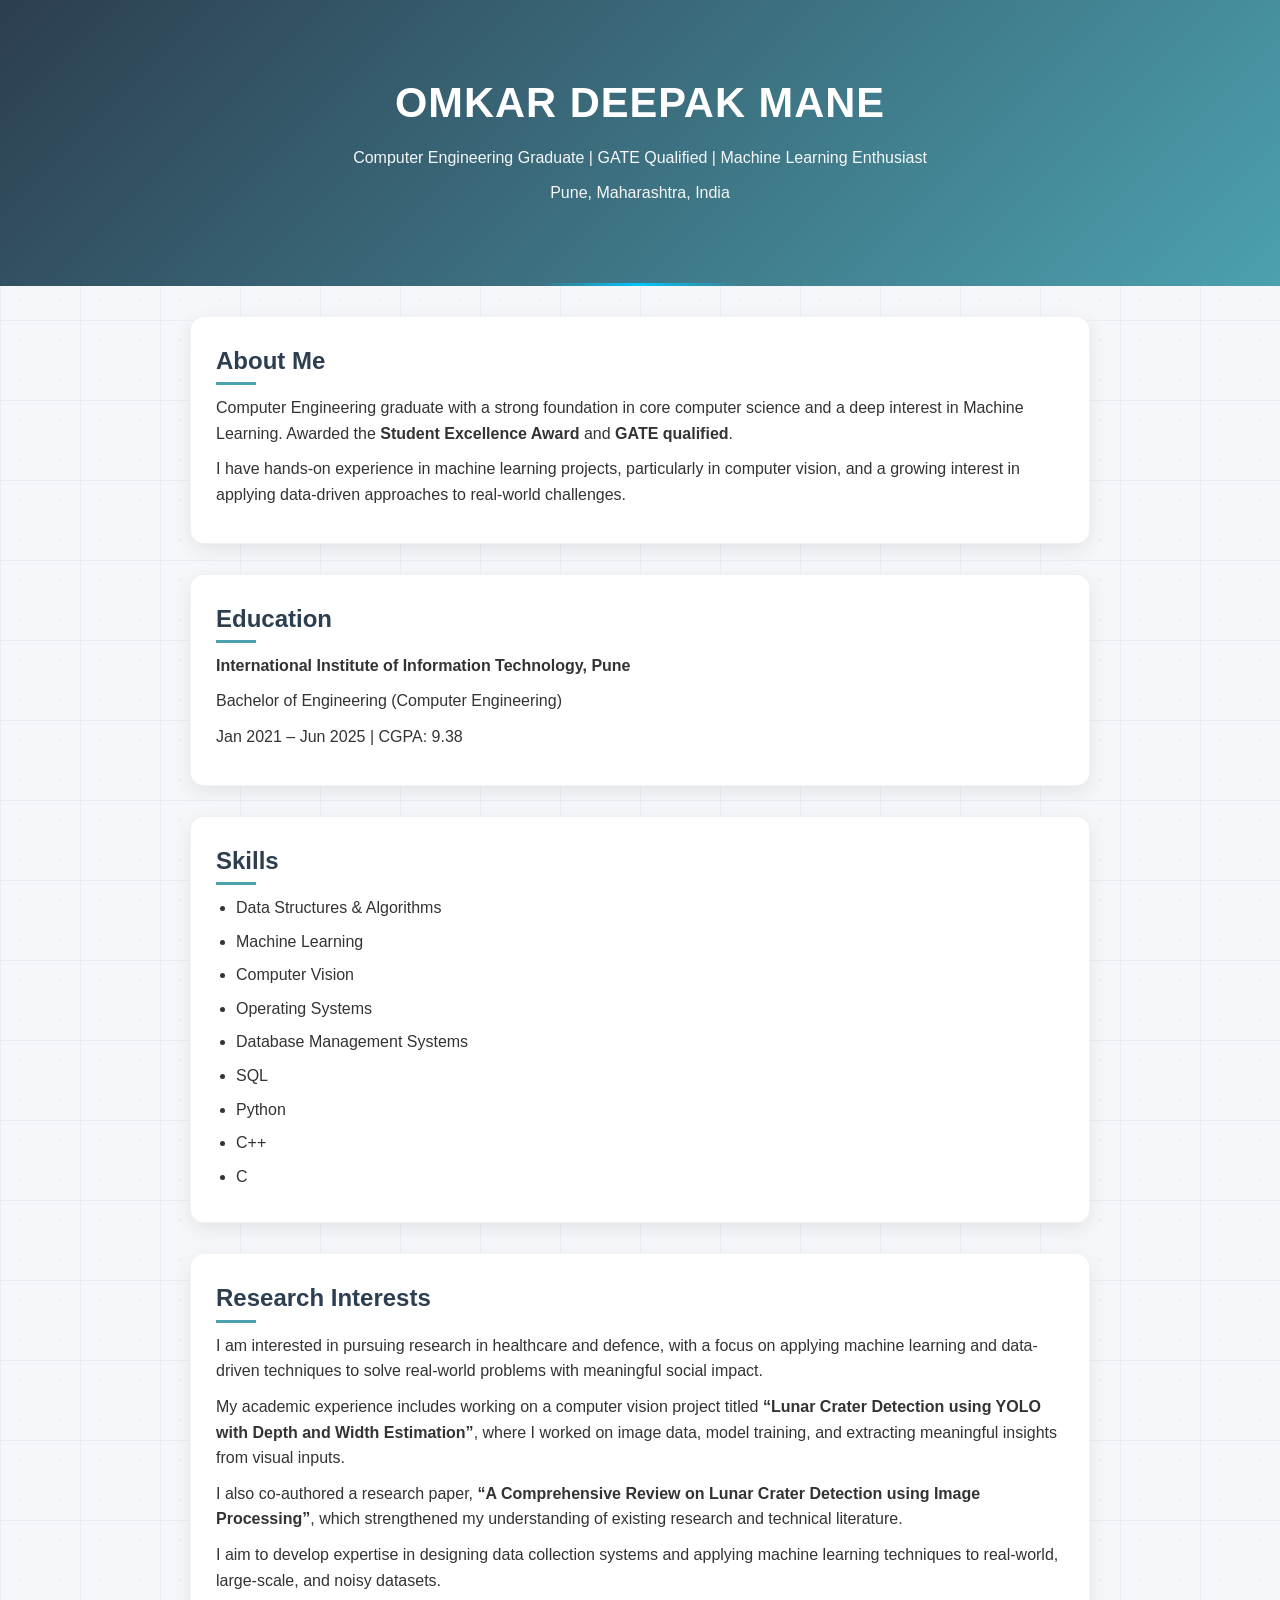
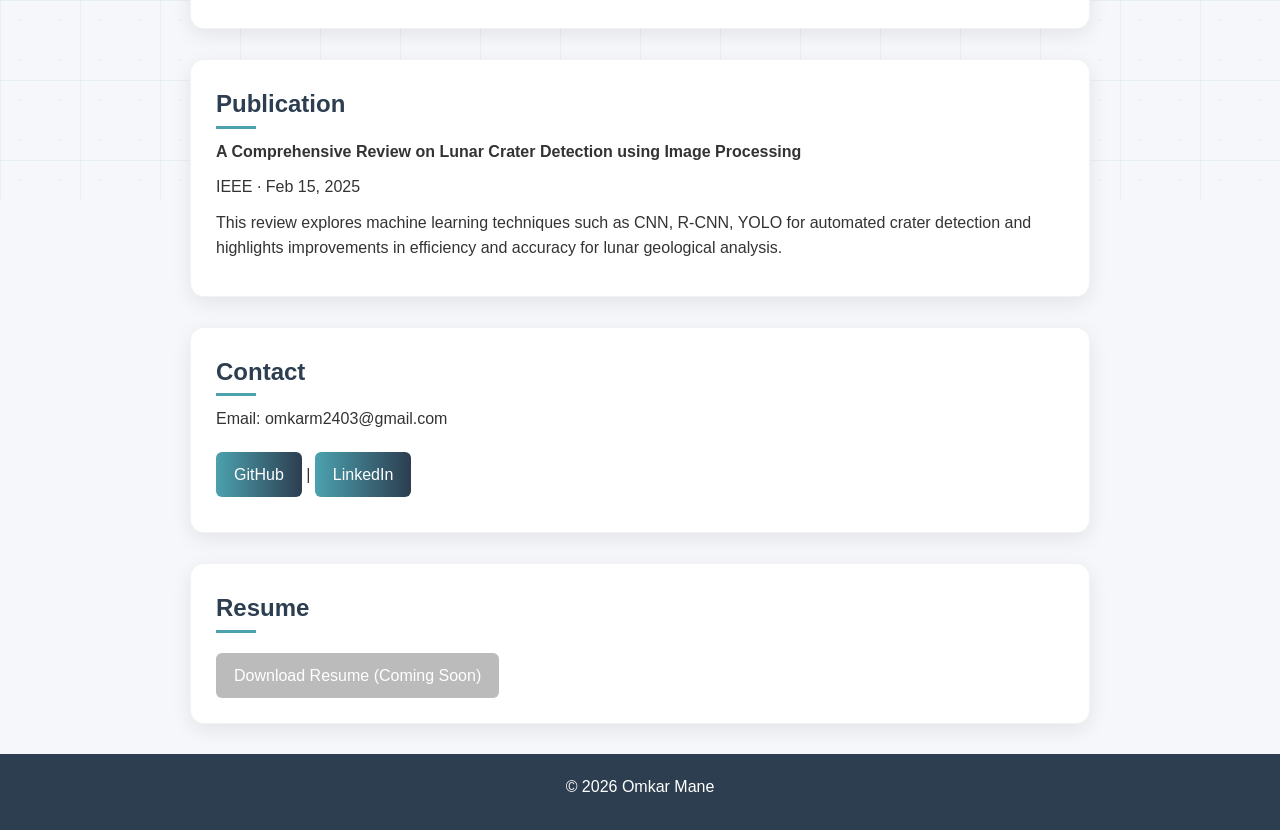
==== index.html @ d18ace9f "Update index.html" ====
<!DOCTYPE html>
<html lang="en">
<head>
    <meta charset="UTF-8">
    <meta name="viewport" content="width=device-width, initial-scale=1.0">
    <title>OMKAR DEEPAK MANE| Portfolio</title>
    <link rel="stylesheet" href="style.css">
</head>

<body>

<!-- HEADER -->
<header>
    <h1>OMKAR DEEPAK MANE</h1>
    <p>Computer Engineering Graduate | GATE Qualified | Machine Learning Enthusiast</p>
    <p>Pune, Maharashtra, India</p>
</header>

<!-- ABOUT -->
<section>
    <h2>About Me</h2>
    <p>
        Computer Engineering graduate with a strong foundation in core computer science and a deep interest in Machine Learning.
        Awarded the <b>Student Excellence Award</b> and <b>GATE qualified</b>.
    </p>
    <p>
        I have hands-on experience in machine learning projects, particularly in computer vision, and a growing interest in applying
        data-driven approaches to real-world challenges.
    </p>
</section>

<!-- EDUCATION -->
<section>
    <h2>Education</h2>
    <p><b>International Institute of Information Technology, Pune</b></p>
    <p>Bachelor of Engineering (Computer Engineering)</p>
    <p>Jan 2021 – Jun 2025 | CGPA: 9.38</p>
</section>

<!-- SKILLS -->
<section>
    <h2>Skills</h2>
    <ul>
        <li>Data Structures & Algorithms</li>
        <li>Machine Learning</li>
        <li>Computer Vision</li>
        <li>Operating Systems</li>
        <li>Database Management Systems</li>
        <li>SQL</li>
        <li>Python</li>
        <li>C++</li>
        <li>C</li>
    </ul>
</section>

<!-- RESEARCH INTERESTS -->
<section>
    <h2>Research Interests</h2>

    <p>
        I am interested in pursuing research in healthcare and defence, with a focus on applying machine learning
        and data-driven techniques to solve real-world problems with meaningful social impact.
    </p>

    <p>
        My academic experience includes working on a computer vision project titled 
        <b>“Lunar Crater Detection using YOLO with Depth and Width Estimation”</b>, where I worked on image data,
        model training, and extracting meaningful insights from visual inputs.
    </p>

    <p>
        I also co-authored a research paper, 
        <b>“A Comprehensive Review on Lunar Crater Detection using Image Processing”</b>, which strengthened my
        understanding of existing research and technical literature.
    </p>

    <p>
        I aim to develop expertise in designing data collection systems and applying machine learning techniques
        to real-world, large-scale, and noisy datasets.
    </p>
</section>

<!-- PUBLICATION -->
<section>
    <h2>Publication</h2>
    <p><b>A Comprehensive Review on Lunar Crater Detection using Image Processing</b></p>
    <p>IEEE · Feb 15, 2025</p>
    <p>
        This review explores machine learning techniques such as CNN, R-CNN, YOLO for automated crater detection and highlights
        improvements in efficiency and accuracy for lunar geological analysis.
    </p>
</section>

<!-- CONTACT -->
<section>
    <h2>Contact</h2>
    <p>Email: omkarm2403@gmail.com</p>
    <p>
        <a href="https://github.com/maneom" target="_blank">GitHub</a> |
        <a href="https://www.linkedin.com/in/omkar-mane-54509a407/" target="_blank">LinkedIn</a>
    </p>
</section>

<!-- RESUME -->
<section>
    <h2>Resume</h2>
    <!-- <a href="resume.pdf" target="_blank">Download Resume</a> -->
    <a href="#" class="disabled-btn">Download Resume (Coming Soon)</a>
</section>

<!-- FOOTER -->
<footer>
    <p>© 2026 Omkar Mane</p>
</footer>

</body>
</html>
---- style.css ----
/* RESET */

* {

    margin: 0;

    padding: 0;

    box-sizing: border-box;

}



/* BODY */

body {

    font-family: 'Segoe UI', sans-serif;

    background: #f5f7fa;

    color: #333;

    line-height: 1.6;

    overflow-x: hidden;

}



/* SUBTLE FUTURISTIC GRID */

body::before {

    content: "";

    position: fixed;

    width: 200%;

    height: 200%;

    background-image: 

        radial-gradient(rgba(0,0,0,0.04) 1px, transparent 1px),

        linear-gradient(to right, rgba(76,161,175,0.08) 1px, transparent 1px),

        linear-gradient(to bottom, rgba(76,161,175,0.08) 1px, transparent 1px);

    background-size: 40px 40px, 80px 80px, 80px 80px;

    animation: moveGrid 35s linear infinite;

    z-index: -1;

}



@keyframes moveGrid {

    0% { transform: translate(0,0); }

    100% { transform: translate(-200px, -200px); }

}



/* HEADER */

header {

    background: linear-gradient(135deg, #2c3e50, #4ca1af);

    color: white;

    text-align: center;

    padding: 70px 20px;

    position: relative;

    overflow: hidden;

}



/* subtle glow line */

header::after {

    content: "";

    position: absolute;

    bottom: 0;

    left: 50%;

    width: 200px;

    height: 3px;

    background: linear-gradient(90deg, transparent, #00c6ff, transparent);

    transform: translateX(-50%);

    animation: glowLine 3s infinite;

}



@keyframes glowLine {

    0% { opacity: 0.3; width: 100px; }

    50% { opacity: 1; width: 300px; }

    100% { opacity: 0.3; width: 100px; }

}



header h1 {

    font-size: 2.6rem;

    letter-spacing: 1px;

}



header p {

    margin-top: 8px;

    opacity: 0.95;

}



/* SECTION CARDS */

section {

    background: white;

    margin: 30px auto;

    padding: 25px;

    width: 85%;

    max-width: 900px;

    border-radius: 14px;



    border: 1px solid rgba(0,0,0,0.05);

    box-shadow: 0 6px 20px rgba(0,0,0,0.08);



    transition: all 0.3s ease;



    opacity: 0;

    transform: translateY(30px);

    animation: fadeUp 0.8s ease forwards;

}



/* STAGGER */

section:nth-of-type(1) { animation-delay: 0.2s; }

section:nth-of-type(2) { animation-delay: 0.4s; }

section:nth-of-type(3) { animation-delay: 0.6s; }

section:nth-of-type(4) { animation-delay: 0.8s; }

section:nth-of-type(5) { animation-delay: 1s; }

section:nth-of-type(6) { animation-delay: 1.2s; }



/* HOVER (FUTURISTIC GLOW) */

section:hover {

    transform: translateY(-6px) scale(1.01);

    box-shadow: 0 10px 30px rgba(76,161,175,0.25);

}



/* HEADINGS */

h2 {

    margin-bottom: 15px;

    color: #2c3e50;

    position: relative;

}



/* underline animation */

h2::after {

    content: "";

    position: absolute;

    left: 0;

    bottom: -5px;

    width: 40px;

    height: 3px;

    background: #4ca1af;

    transition: 0.3s;

}



section:hover h2::after {

    width: 80px;

}



/* TEXT */

p {

    margin-bottom: 10px;

}



/* LIST */

ul {

    padding-left: 20px;

}



li {

    margin-bottom: 8px;

}



/* LINKS */

a {

    color: #4ca1af;

    text-decoration: none;

    font-weight: 500;

    position: relative;

}



/* animated underline */

a::after {

    content: "";

    position: absolute;

    width: 0%;

    height: 2px;

    left: 0;

    bottom: -2px;

    background: #4ca1af;

    transition: 0.3s;

}



a:hover::after {

    width: 100%;

}



/* BUTTON */

section a[target="_blank"] {

    display: inline-block;

    margin-top: 10px;

    padding: 10px 18px;

    background: linear-gradient(90deg, #4ca1af, #2c3e50);

    color: white;

    border-radius: 6px;

    transition: 0.3s;

}



section a[target="_blank"]:hover {

    transform: scale(1.05);

}



/* DISABLED BUTTON */

.disabled-btn {

    display: inline-block;

    margin-top: 10px;

    padding: 10px 18px;

    background: #bbb;

    color: white;

    border-radius: 6px;

    cursor: not-allowed;

}



/* FOOTER */

footer {

    text-align: center;

    padding: 20px;

    background: #2c3e50;

    color: white;

    margin-top: 30px;

}



/* ANIMATIONS */

@keyframes fadeUp {

    to {

        opacity: 1;

        transform: translateY(0);

    }

}



/* RESPONSIVE */

@media (max-width: 768px) {

    section {

        width: 95%;

    }



    header h1 {

        font-size: 2rem;

    }

}
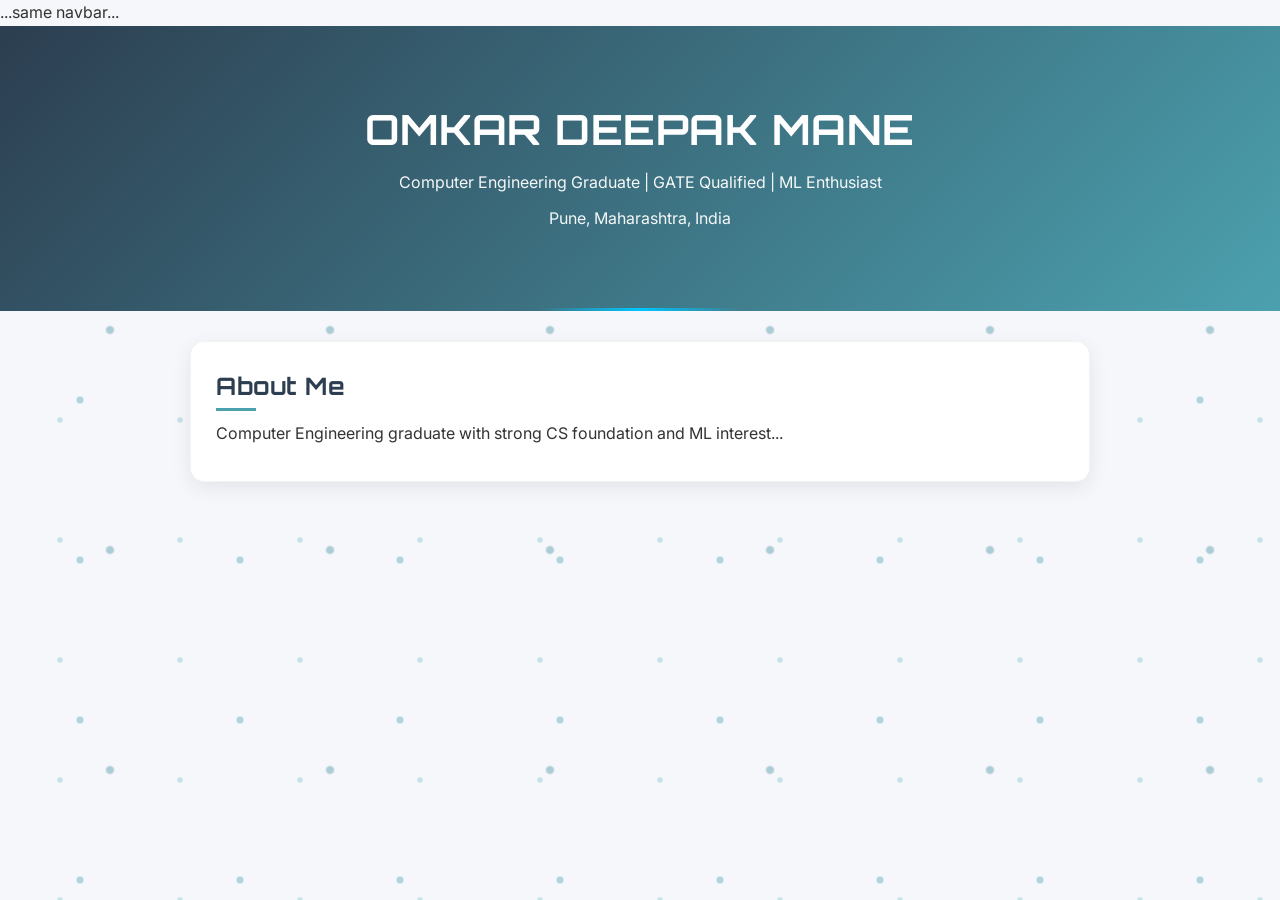
==== commit 74af0c50: "Update index.html" ====
--- a/index.html
+++ b/index.html
@@ -2,116 +2,24 @@
 <html lang="en">
 <head>
     <meta charset="UTF-8">
-    <meta name="viewport" content="width=device-width, initial-scale=1.0">
-    <title>OMKAR DEEPAK MANE| Portfolio</title>
+    <title>Omkar Mane | About</title>
     <link rel="stylesheet" href="style.css">
 </head>
 
 <body>
 
-<!-- HEADER -->
+<nav> ...same navbar... </nav>
+
 <header>
     <h1>OMKAR DEEPAK MANE</h1>
-    <p>Computer Engineering Graduate | GATE Qualified | Machine Learning Enthusiast</p>
+    <p>Computer Engineering Graduate | GATE Qualified | ML Enthusiast</p>
     <p>Pune, Maharashtra, India</p>
 </header>
 
-<!-- ABOUT -->
 <section>
     <h2>About Me</h2>
-    <p>
-        Computer Engineering graduate with a strong foundation in core computer science and a deep interest in Machine Learning.
-        Awarded the <b>Student Excellence Award</b> and <b>GATE qualified</b>.
-    </p>
-    <p>
-        I have hands-on experience in machine learning projects, particularly in computer vision, and a growing interest in applying
-        data-driven approaches to real-world challenges.
-    </p>
+    <p>Computer Engineering graduate with strong CS foundation and ML interest...</p>
 </section>
-
-<!-- EDUCATION -->
-<section>
-    <h2>Education</h2>
-    <p><b>International Institute of Information Technology, Pune</b></p>
-    <p>Bachelor of Engineering (Computer Engineering)</p>
-    <p>Jan 2021 – Jun 2025 | CGPA: 9.38</p>
-</section>
-
-<!-- SKILLS -->
-<section>
-    <h2>Skills</h2>
-    <ul>
-        <li>Data Structures & Algorithms</li>
-        <li>Machine Learning</li>
-        <li>Computer Vision</li>
-        <li>Operating Systems</li>
-        <li>Database Management Systems</li>
-        <li>SQL</li>
-        <li>Python</li>
-        <li>C++</li>
-        <li>C</li>
-    </ul>
-</section>
-
-<!-- RESEARCH INTERESTS -->
-<section>
-    <h2>Research Interests</h2>
-
-    <p>
-        I am interested in pursuing research in healthcare and defence, with a focus on applying machine learning
-        and data-driven techniques to solve real-world problems with meaningful social impact.
-    </p>
-
-    <p>
-        My academic experience includes working on a computer vision project titled 
-        <b>“Lunar Crater Detection using YOLO with Depth and Width Estimation”</b>, where I worked on image data,
-        model training, and extracting meaningful insights from visual inputs.
-    </p>
-
-    <p>
-        I also co-authored a research paper, 
-        <b>“A Comprehensive Review on Lunar Crater Detection using Image Processing”</b>, which strengthened my
-        understanding of existing research and technical literature.
-    </p>
-
-    <p>
-        I aim to develop expertise in designing data collection systems and applying machine learning techniques
-        to real-world, large-scale, and noisy datasets.
-    </p>
-</section>
-
-<!-- PUBLICATION -->
-<section>
-    <h2>Publication</h2>
-    <p><b>A Comprehensive Review on Lunar Crater Detection using Image Processing</b></p>
-    <p>IEEE · Feb 15, 2025</p>
-    <p>
-        This review explores machine learning techniques such as CNN, R-CNN, YOLO for automated crater detection and highlights
-        improvements in efficiency and accuracy for lunar geological analysis.
-    </p>
-</section>
-
-<!-- CONTACT -->
-<section>
-    <h2>Contact</h2>
-    <p>Email: omkarm2403@gmail.com</p>
-    <p>
-        <a href="https://github.com/maneom" target="_blank">GitHub</a> |
-        <a href="https://www.linkedin.com/in/omkar-mane-54509a407/" target="_blank">LinkedIn</a>
-    </p>
-</section>
-
-<!-- RESUME -->
-<section>
-    <h2>Resume</h2>
-    <!-- <a href="resume.pdf" target="_blank">Download Resume</a> -->
-    <a href="#" class="disabled-btn">Download Resume (Coming Soon)</a>
-</section>
-
-<!-- FOOTER -->
-<footer>
-    <p>© 2026 Omkar Mane</p>
-</footer>
 
 </body>
 </html>
--- a/style.css
+++ b/style.css
@@ -1,443 +1,242 @@
+/* GOOGLE FONTS */
+@import url('https://fonts.googleapis.com/css2?family=Orbitron:wght@500;700&family=Inter:wght@300;400;500&display=swap');
+
 /* RESET */
-
 * {
-
     margin: 0;
-
     padding: 0;
-
     box-sizing: border-box;
-
-}
-
-
+}
 
 /* BODY */
-
 body {
-
-    font-family: 'Segoe UI', sans-serif;
-
+    font-family: 'Inter', sans-serif;
     background: #f5f7fa;
-
     color: #333;
-
     line-height: 1.6;
-
     overflow-x: hidden;
-
-}
-
-
-
-/* SUBTLE FUTURISTIC GRID */
-
+}
+
+/* FUTURISTIC HEADINGS */
+h1, h2 {
+    font-family: 'Orbitron', sans-serif;
+    letter-spacing: 0.5px;
+}
+
+/* ASTEROID BACKGROUND (IMPROVED VISIBILITY) */
 body::before {
-
-    content: "";
-
+    content: "";
     position: fixed;
-
+    top: 0;
+    left: 0;
     width: 200%;
-
     height: 200%;
 
-    background-image: 
-
-        radial-gradient(rgba(0,0,0,0.04) 1px, transparent 1px),
-
-        linear-gradient(to right, rgba(76,161,175,0.08) 1px, transparent 1px),
-
-        linear-gradient(to bottom, rgba(76,161,175,0.08) 1px, transparent 1px);
-
-    background-size: 40px 40px, 80px 80px, 80px 80px;
-
-    animation: moveGrid 35s linear infinite;
-
+    background:
+        radial-gradient(circle, rgba(76,161,175,0.9) 2.5px, transparent 4.5px),
+        radial-gradient(circle, rgba(44,130,150,0.8) 3px, transparent 5px),
+        radial-gradient(circle, rgba(90,180,200,0.7) 1.8px, transparent 3.5px);
+
+    background-size: 160px 160px, 220px 220px, 120px 120px;
+
+    animation: asteroidMove 70s linear infinite;
+
+    opacity: 0.45;  /* increased visibility */
     z-index: -1;
-
-}
-
-
-
-@keyframes moveGrid {
-
-    0% { transform: translate(0,0); }
-
-    100% { transform: translate(-200px, -200px); }
-
-}
-
-
+}
+
+/* ASTEROID MOVEMENT */
+@keyframes asteroidMove {
+    0% {
+        transform: translate(0, 0);
+    }
+    100% {
+        transform: translate(-300px, -200px);
+    }
+}
 
 /* HEADER */
-
 header {
-
     background: linear-gradient(135deg, #2c3e50, #4ca1af);
-
-    color: white;
-
+    color: white;
     text-align: center;
-
     padding: 70px 20px;
-
     position: relative;
-
     overflow: hidden;
-
-}
-
-
-
-/* subtle glow line */
-
+}
+
+/* GLOW LINE */
 header::after {
-
-    content: "";
-
+    content: "";
     position: absolute;
-
     bottom: 0;
-
     left: 50%;
-
     width: 200px;
-
     height: 3px;
-
     background: linear-gradient(90deg, transparent, #00c6ff, transparent);
-
     transform: translateX(-50%);
-
     animation: glowLine 3s infinite;
-
-}
-
-
+}
 
 @keyframes glowLine {
-
     0% { opacity: 0.3; width: 100px; }
-
     50% { opacity: 1; width: 300px; }
-
     100% { opacity: 0.3; width: 100px; }
-
-}
-
-
+}
 
 header h1 {
-
     font-size: 2.6rem;
-
-    letter-spacing: 1px;
-
-}
-
-
+}
 
 header p {
-
     margin-top: 8px;
-
     opacity: 0.95;
-
-}
-
-
+}
 
 /* SECTION CARDS */
-
 section {
-
     background: white;
-
     margin: 30px auto;
-
     padding: 25px;
-
     width: 85%;
-
     max-width: 900px;
-
     border-radius: 14px;
 
-
-
     border: 1px solid rgba(0,0,0,0.05);
-
     box-shadow: 0 6px 20px rgba(0,0,0,0.08);
 
-
-
     transition: all 0.3s ease;
 
-
-
     opacity: 0;
-
     transform: translateY(30px);
-
     animation: fadeUp 0.8s ease forwards;
-
-}
-
-
+}
 
 /* STAGGER */
-
 section:nth-of-type(1) { animation-delay: 0.2s; }
-
 section:nth-of-type(2) { animation-delay: 0.4s; }
-
 section:nth-of-type(3) { animation-delay: 0.6s; }
-
 section:nth-of-type(4) { animation-delay: 0.8s; }
-
 section:nth-of-type(5) { animation-delay: 1s; }
-
 section:nth-of-type(6) { animation-delay: 1.2s; }
 
-
-
-/* HOVER (FUTURISTIC GLOW) */
-
+/* HOVER EFFECT */
 section:hover {
-
     transform: translateY(-6px) scale(1.01);
-
     box-shadow: 0 10px 30px rgba(76,161,175,0.25);
-
-}
-
-
+}
 
 /* HEADINGS */
-
 h2 {
-
     margin-bottom: 15px;
-
     color: #2c3e50;
-
     position: relative;
-
-}
-
-
-
-/* underline animation */
-
+}
+
+/* UNDERLINE ANIMATION */
 h2::after {
-
-    content: "";
-
+    content: "";
     position: absolute;
-
     left: 0;
-
     bottom: -5px;
-
     width: 40px;
-
     height: 3px;
-
     background: #4ca1af;
-
     transition: 0.3s;
-
-}
-
-
+}
 
 section:hover h2::after {
-
     width: 80px;
-
-}
-
-
+}
 
 /* TEXT */
-
 p {
-
     margin-bottom: 10px;
-
-}
-
-
+}
 
 /* LIST */
-
 ul {
-
     padding-left: 20px;
-
-}
-
-
+}
 
 li {
-
     margin-bottom: 8px;
-
-}
-
-
+}
 
 /* LINKS */
-
 a {
-
     color: #4ca1af;
-
     text-decoration: none;
-
     font-weight: 500;
-
     position: relative;
-
-}
-
-
-
-/* animated underline */
-
+}
+
+/* LINK UNDERLINE ANIMATION */
 a::after {
-
-    content: "";
-
+    content: "";
     position: absolute;
-
     width: 0%;
-
     height: 2px;
-
     left: 0;
-
     bottom: -2px;
-
     background: #4ca1af;
-
     transition: 0.3s;
-
-}
-
-
+}
 
 a:hover::after {
-
     width: 100%;
-
-}
-
-
+}
 
 /* BUTTON */
-
 section a[target="_blank"] {
-
     display: inline-block;
-
     margin-top: 10px;
-
     padding: 10px 18px;
-
     background: linear-gradient(90deg, #4ca1af, #2c3e50);
-
-    color: white;
-
+    color: white;
     border-radius: 6px;
-
     transition: 0.3s;
-
-}
-
-
+}
 
 section a[target="_blank"]:hover {
-
     transform: scale(1.05);
-
-}
-
-
+}
 
 /* DISABLED BUTTON */
-
 .disabled-btn {
-
     display: inline-block;
-
     margin-top: 10px;
-
     padding: 10px 18px;
-
     background: #bbb;
-
-    color: white;
-
+    color: white;
     border-radius: 6px;
-
     cursor: not-allowed;
-
-}
-
-
+}
 
 /* FOOTER */
-
 footer {
-
     text-align: center;
-
     padding: 20px;
-
     background: #2c3e50;
-
-    color: white;
-
+    color: white;
     margin-top: 30px;
-
-}
-
-
+}
 
 /* ANIMATIONS */
-
 @keyframes fadeUp {
-
     to {
-
         opacity: 1;
-
         transform: translateY(0);
-
-    }
-
-}
-
-
+    }
+}
 
 /* RESPONSIVE */
-
 @media (max-width: 768px) {
-
     section {
-
         width: 95%;
-
-    }
-
-
+    }
 
     header h1 {
-
         font-size: 2rem;
-
-    }
-
-}
+    }
+}
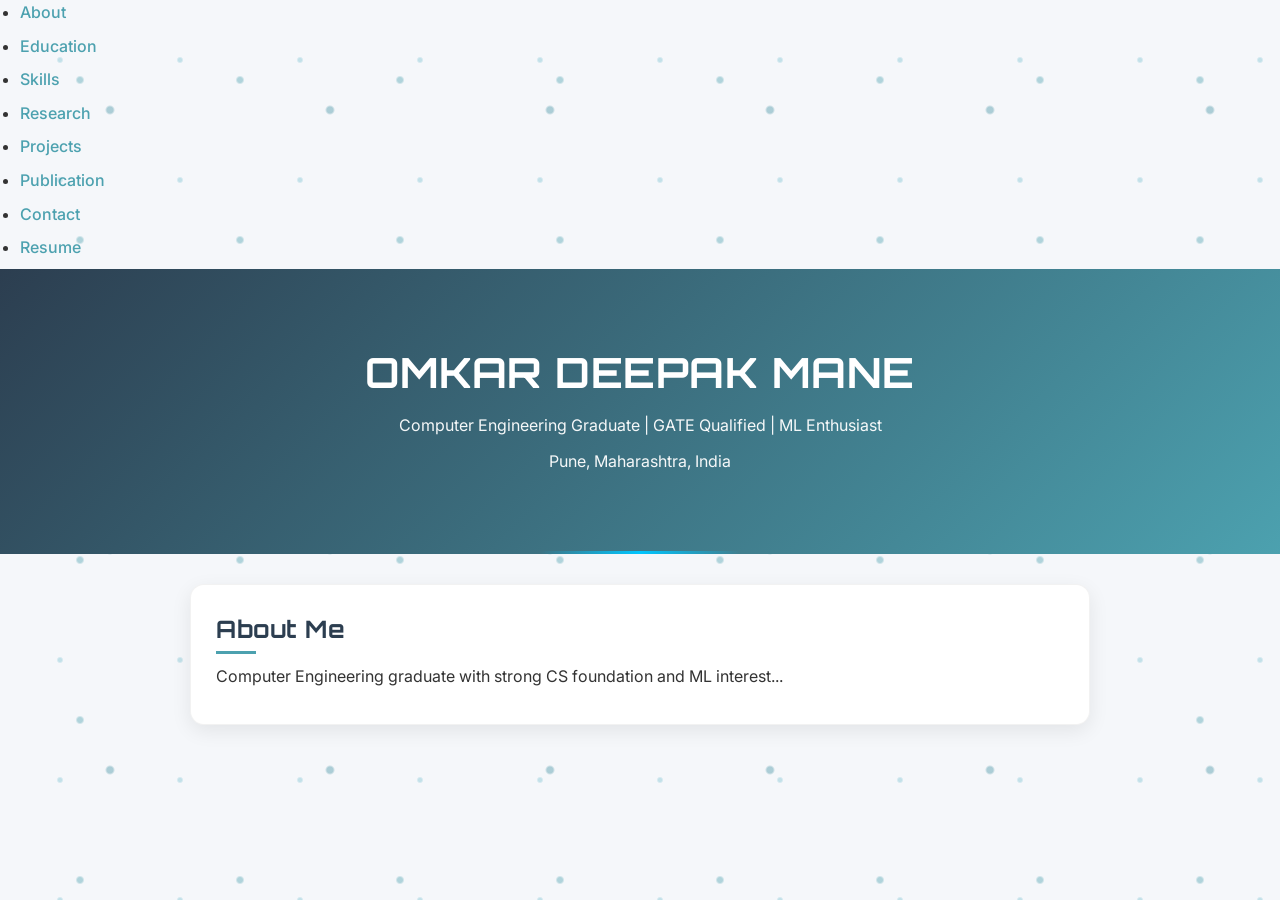
==== commit ed673a26: "Update index.html" ====
--- a/index.html
+++ b/index.html
@@ -8,8 +8,18 @@
 
 <body>
 
-<nav> ...same navbar... </nav>
-
+<nav>
+    <ul>
+        <li><a href="index.html">About</a></li>
+        <li><a href="education.html">Education</a></li>
+        <li><a href="skills.html">Skills</a></li>
+        <li><a href="research.html">Research</a></li>
+        <li><a href="projects.html">Projects</a></li>
+        <li><a href="publication.html">Publication</a></li>
+        <li><a href="contact.html">Contact</a></li>
+        <li><a href="resume.html">Resume</a></li>
+    </ul>
+</nav>
 <header>
     <h1>OMKAR DEEPAK MANE</h1>
     <p>Computer Engineering Graduate | GATE Qualified | ML Enthusiast</p>
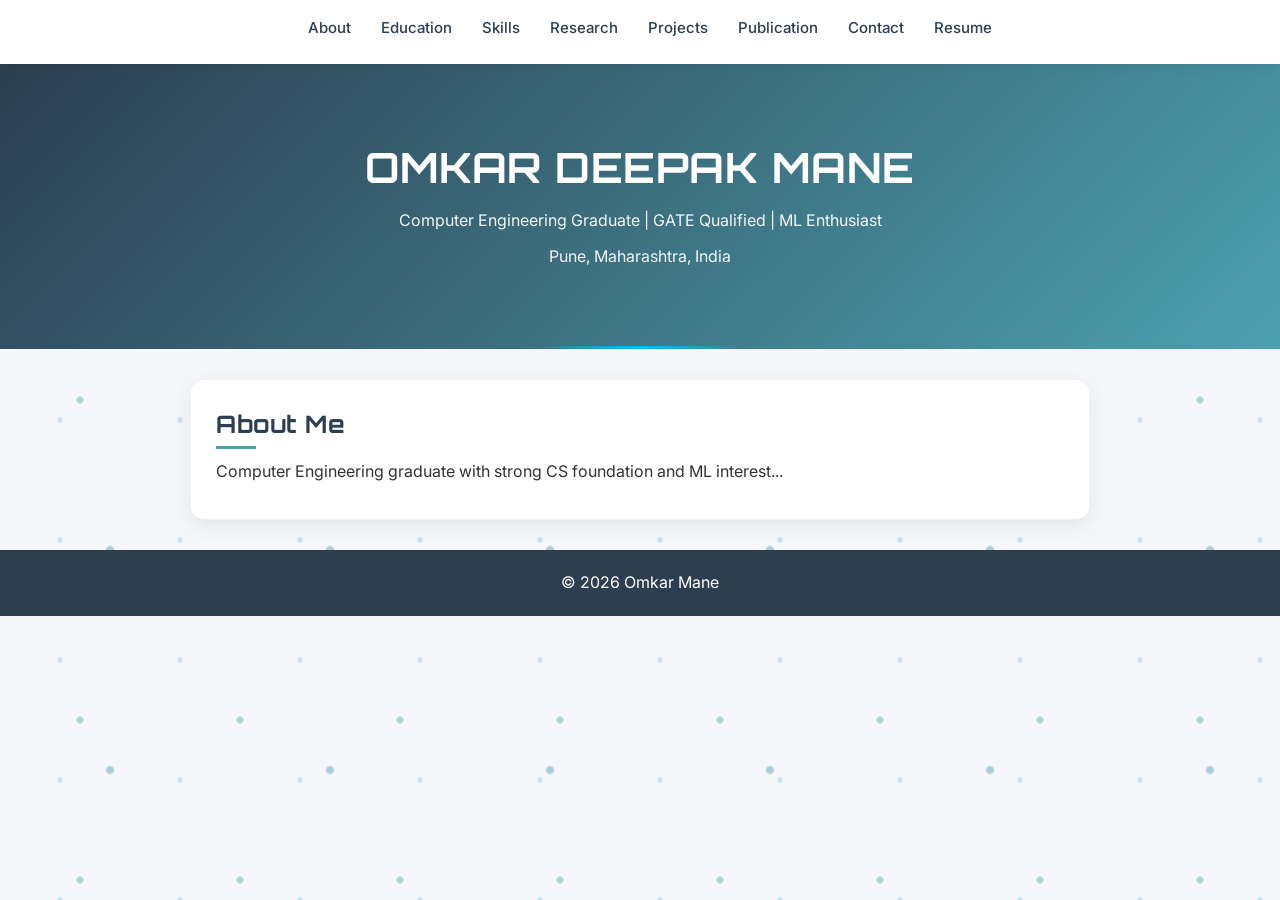
==== commit 6e304c00: "Update index.html" ====
--- a/index.html
+++ b/index.html
@@ -31,5 +31,7 @@
     <p>Computer Engineering graduate with strong CS foundation and ML interest...</p>
 </section>
 
+<footer>© 2026 Omkar Mane</footer>
+    
 </body>
 </html>
--- a/style.css
+++ b/style.css
@@ -240,3 +240,45 @@
         font-size: 2rem;
     }
 }
+/* NAVBAR FIXED */
+nav {
+    position: sticky;
+    top: 0;
+    background: white;
+    padding: 15px 0;
+    box-shadow: 0 2px 10px rgba(0,0,0,0.08);
+    z-index: 1000;
+}
+
+/* REMOVE BULLETS */
+nav ul {
+    list-style: none;
+    display: flex;
+    justify-content: center;
+    gap: 30px;
+}
+
+/* LINKS */
+nav a {
+    text-decoration: none;
+    color: #2c3e50;
+    font-weight: 500;
+    font-size: 15px;
+    position: relative;
+}
+
+/* HOVER UNDERLINE */
+nav a::after {
+    content: "";
+    position: absolute;
+    width: 0%;
+    height: 2px;
+    left: 0;
+    bottom: -4px;
+    background: #4ca1af;
+    transition: 0.3s;
+}
+
+nav a:hover::after {
+    width: 100%;
+}
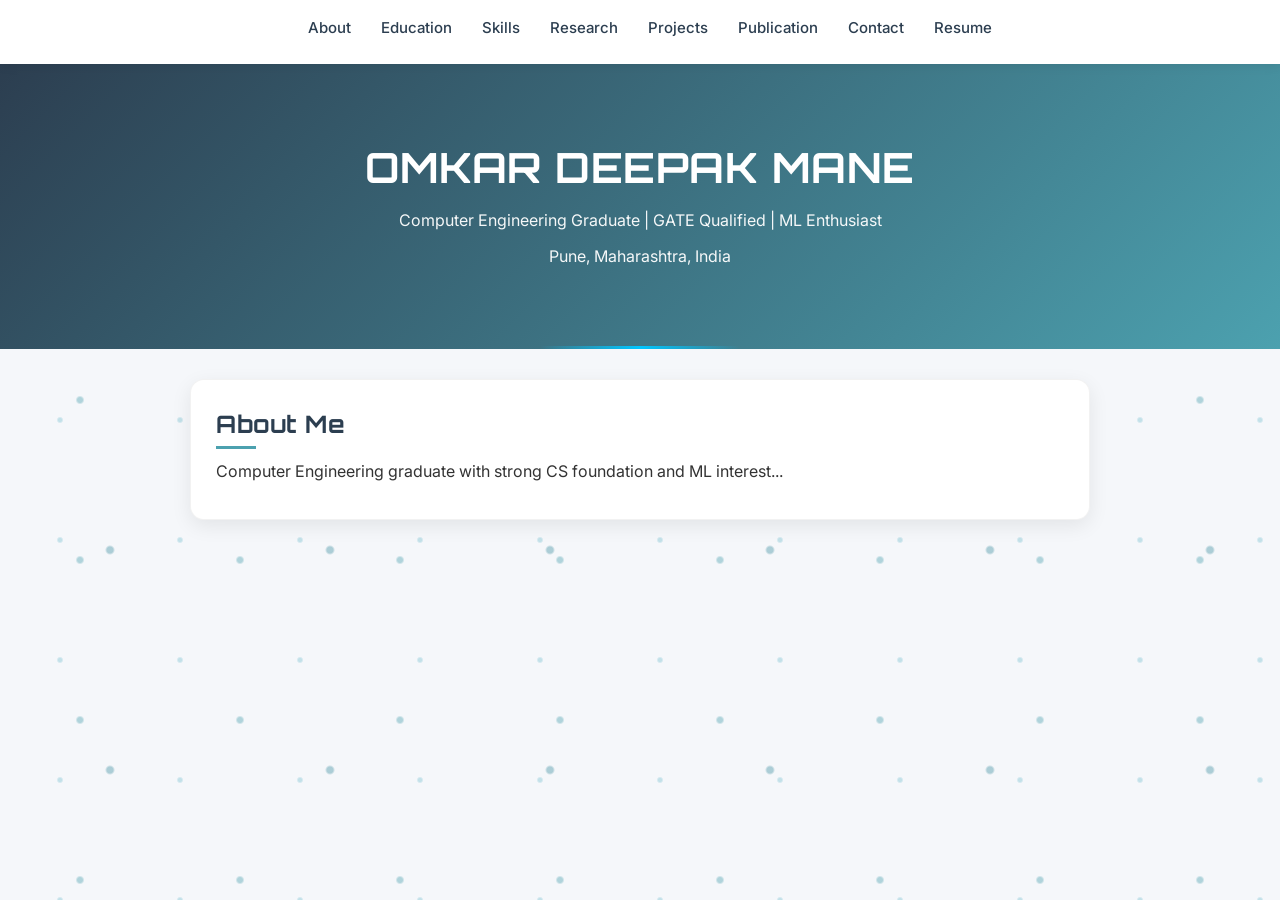
==== commit 8c7ee759: "Update index.html" ====
--- a/index.html
+++ b/index.html
@@ -30,8 +30,6 @@
     <h2>About Me</h2>
     <p>Computer Engineering graduate with strong CS foundation and ML interest...</p>
 </section>
-
-<footer>© 2026 Omkar Mane</footer>
     
 </body>
 </html>
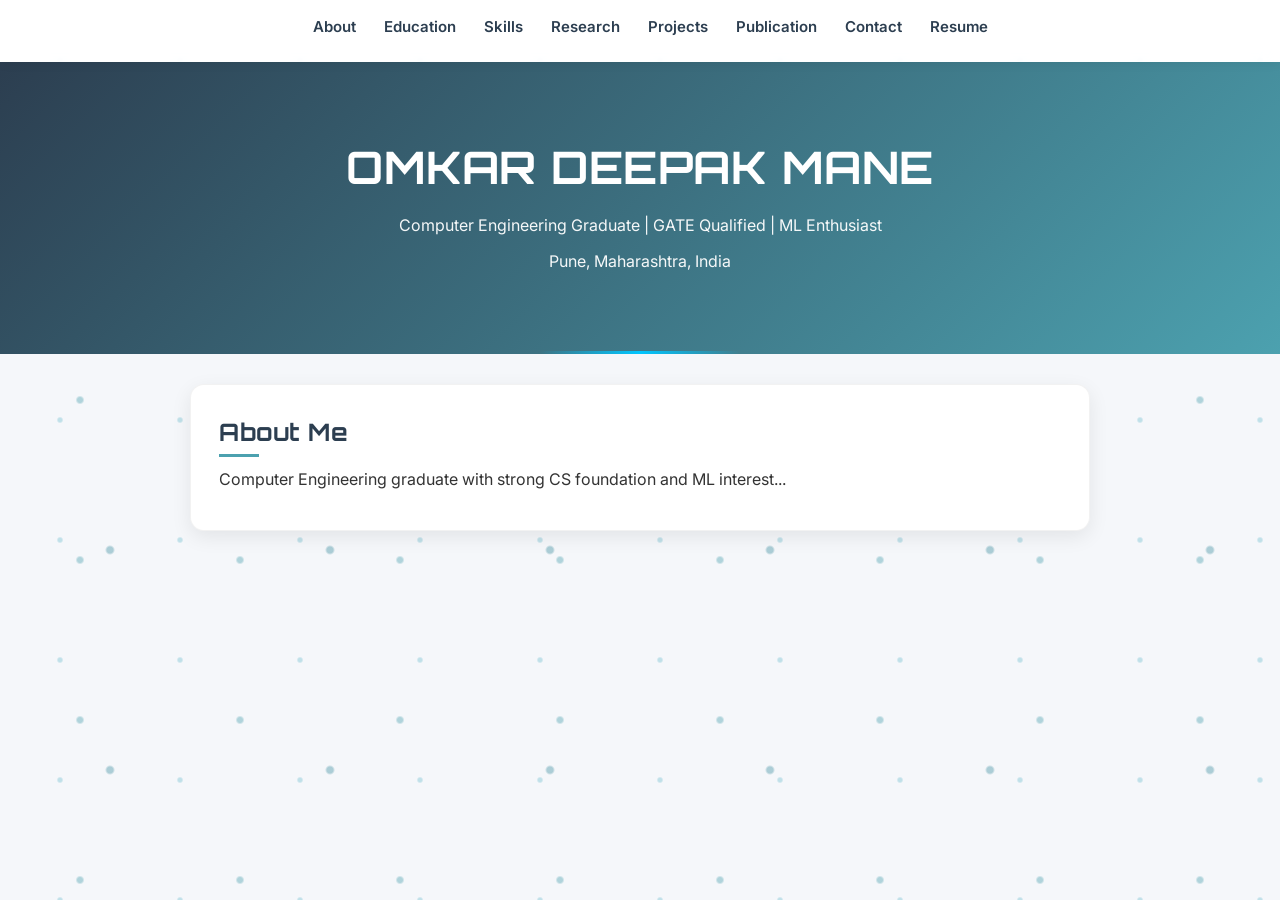
==== commit 4d8c9f68: "Update index.html" ====
--- a/index.html
+++ b/index.html
@@ -2,6 +2,8 @@
 <html lang="en">
 <head>
     <meta charset="UTF-8">
+    <!-- THIS LINE IS REQUIRED FOR MOBILE RESPONSIVENESS -->
+    <meta name="viewport" content="width=device-width, initial-scale=1.0">
     <title>Omkar Mane | About</title>
     <link rel="stylesheet" href="style.css">
 </head>
--- a/style.css
+++ b/style.css
@@ -2,283 +2,417 @@
 @import url('https://fonts.googleapis.com/css2?family=Orbitron:wght@500;700&family=Inter:wght@300;400;500&display=swap');
 
 /* RESET */
-* {
-    margin: 0;
-    padding: 0;
-    box-sizing: border-box;
+*{
+    margin:0;
+    padding:0;
+    box-sizing:border-box;
 }
 
 /* BODY */
-body {
-    font-family: 'Inter', sans-serif;
-    background: #f5f7fa;
-    color: #333;
-    line-height: 1.6;
-    overflow-x: hidden;
-}
-
-/* FUTURISTIC HEADINGS */
-h1, h2 {
-    font-family: 'Orbitron', sans-serif;
-    letter-spacing: 0.5px;
-}
-
-/* ASTEROID BACKGROUND (IMPROVED VISIBILITY) */
-body::before {
-    content: "";
-    position: fixed;
-    top: 0;
-    left: 0;
-    width: 200%;
-    height: 200%;
+body{
+    font-family:'Inter',sans-serif;
+    background:#f5f7fa;
+    color:#333;
+    line-height:1.6;
+    overflow-x:hidden;
+    position:relative;
+}
+
+/* FUTURISTIC FONT */
+h1,h2{
+    font-family:'Orbitron',sans-serif;
+    letter-spacing:0.5px;
+}
+
+/* ASTEROID BACKGROUND */
+body::before{
+    content:"";
+    position:fixed;
+    top:0;
+    left:0;
+    width:200%;
+    height:200%;
+    z-index:-1;
 
     background:
         radial-gradient(circle, rgba(76,161,175,0.9) 2.5px, transparent 4.5px),
         radial-gradient(circle, rgba(44,130,150,0.8) 3px, transparent 5px),
-        radial-gradient(circle, rgba(90,180,200,0.7) 1.8px, transparent 3.5px);
-
-    background-size: 160px 160px, 220px 220px, 120px 120px;
-
-    animation: asteroidMove 70s linear infinite;
-
-    opacity: 0.45;  /* increased visibility */
-    z-index: -1;
-}
-
-/* ASTEROID MOVEMENT */
-@keyframes asteroidMove {
-    0% {
-        transform: translate(0, 0);
-    }
-    100% {
-        transform: translate(-300px, -200px);
-    }
+        radial-gradient(circle, rgba(90,180,200,0.75) 1.8px, transparent 3.5px);
+
+    background-size:
+        160px 160px,
+        220px 220px,
+        120px 120px;
+
+    opacity:0.45;
+
+    animation:asteroidMove 70s linear infinite;
+}
+
+/* ASTEROID ANIMATION */
+@keyframes asteroidMove{
+    0%{
+        transform:translate(0,0);
+    }
+    100%{
+        transform:translate(-300px,-200px);
+    }
+}
+
+/* NAVBAR */
+nav{
+    position:sticky;
+    top:0;
+    z-index:1000;
+
+    background:rgba(255,255,255,0.92);
+    backdrop-filter:blur(10px);
+
+    padding:14px 20px;
+
+    box-shadow:0 2px 10px rgba(0,0,0,0.06);
+}
+
+/* NAV LIST */
+nav ul{
+    list-style:none;
+
+    display:flex;
+    justify-content:center;
+    align-items:center;
+    flex-wrap:wrap;
+
+    gap:28px;
+}
+
+/* NAV LINKS */
+nav a{
+    text-decoration:none;
+    color:#2c3e50;
+
+    font-size:15px;
+    font-weight:600;
+
+    position:relative;
+    transition:0.3s ease;
+}
+
+/* UNDERLINE EFFECT */
+nav a::after{
+    content:"";
+
+    position:absolute;
+    left:0;
+    bottom:-5px;
+
+    width:0%;
+    height:2px;
+
+    background:#4ca1af;
+
+    transition:width 0.3s ease;
+}
+
+nav a:hover::after{
+    width:100%;
+}
+
+/* ACTIVE PAGE */
+nav a.active{
+    color:#4ca1af;
 }
 
 /* HEADER */
-header {
-    background: linear-gradient(135deg, #2c3e50, #4ca1af);
-    color: white;
-    text-align: center;
-    padding: 70px 20px;
-    position: relative;
-    overflow: hidden;
+header{
+    background:linear-gradient(135deg,#2c3e50,#4ca1af);
+    color:white;
+    text-align:center;
+
+    padding:70px 20px;
+
+    position:relative;
+    overflow:hidden;
 }
 
 /* GLOW LINE */
-header::after {
-    content: "";
-    position: absolute;
-    bottom: 0;
-    left: 50%;
-    width: 200px;
-    height: 3px;
-    background: linear-gradient(90deg, transparent, #00c6ff, transparent);
-    transform: translateX(-50%);
-    animation: glowLine 3s infinite;
-}
-
-@keyframes glowLine {
-    0% { opacity: 0.3; width: 100px; }
-    50% { opacity: 1; width: 300px; }
-    100% { opacity: 0.3; width: 100px; }
-}
-
-header h1 {
-    font-size: 2.6rem;
-}
-
-header p {
-    margin-top: 8px;
-    opacity: 0.95;
-}
-
-/* SECTION CARDS */
-section {
-    background: white;
-    margin: 30px auto;
-    padding: 25px;
-    width: 85%;
-    max-width: 900px;
-    border-radius: 14px;
-
-    border: 1px solid rgba(0,0,0,0.05);
-    box-shadow: 0 6px 20px rgba(0,0,0,0.08);
-
-    transition: all 0.3s ease;
-
-    opacity: 0;
-    transform: translateY(30px);
-    animation: fadeUp 0.8s ease forwards;
-}
-
-/* STAGGER */
-section:nth-of-type(1) { animation-delay: 0.2s; }
-section:nth-of-type(2) { animation-delay: 0.4s; }
-section:nth-of-type(3) { animation-delay: 0.6s; }
-section:nth-of-type(4) { animation-delay: 0.8s; }
-section:nth-of-type(5) { animation-delay: 1s; }
-section:nth-of-type(6) { animation-delay: 1.2s; }
-
-/* HOVER EFFECT */
-section:hover {
-    transform: translateY(-6px) scale(1.01);
-    box-shadow: 0 10px 30px rgba(76,161,175,0.25);
-}
-
-/* HEADINGS */
-h2 {
-    margin-bottom: 15px;
-    color: #2c3e50;
-    position: relative;
-}
-
-/* UNDERLINE ANIMATION */
-h2::after {
-    content: "";
-    position: absolute;
-    left: 0;
-    bottom: -5px;
-    width: 40px;
-    height: 3px;
-    background: #4ca1af;
-    transition: 0.3s;
-}
-
-section:hover h2::after {
-    width: 80px;
+header::after{
+    content:"";
+    position:absolute;
+
+    bottom:0;
+    left:50%;
+
+    width:200px;
+    height:3px;
+
+    background:linear-gradient(
+        90deg,
+        transparent,
+        #00c6ff,
+        transparent
+    );
+
+    transform:translateX(-50%);
+
+    animation:glowLine 3s infinite;
+}
+
+/* GLOW ANIMATION */
+@keyframes glowLine{
+    0%{
+        opacity:0.3;
+        width:100px;
+    }
+
+    50%{
+        opacity:1;
+        width:300px;
+    }
+
+    100%{
+        opacity:0.3;
+        width:100px;
+    }
+}
+
+/* HEADER TEXT */
+header h1{
+    font-size:2.8rem;
+    margin-bottom:10px;
+}
+
+header p{
+    margin-top:8px;
+    opacity:0.95;
+    font-size:1rem;
+}
+
+/* SECTION CARD */
+section{
+    background:white;
+
+    margin:30px auto;
+    padding:28px;
+
+    width:85%;
+    max-width:900px;
+
+    border-radius:14px;
+
+    border:1px solid rgba(0,0,0,0.05);
+
+    box-shadow:
+        0 6px 20px rgba(0,0,0,0.08);
+
+    transition:all 0.3s ease;
+
+    opacity:0;
+    transform:translateY(30px);
+
+    animation:fadeUp 0.8s ease forwards;
+}
+
+/* STAGGER EFFECT */
+section:nth-of-type(1){
+    animation-delay:0.2s;
+}
+
+section:nth-of-type(2){
+    animation-delay:0.4s;
+}
+
+section:nth-of-type(3){
+    animation-delay:0.6s;
+}
+
+section:nth-of-type(4){
+    animation-delay:0.8s;
+}
+
+section:nth-of-type(5){
+    animation-delay:1s;
+}
+
+/* CARD HOVER */
+section:hover{
+    transform:translateY(-6px) scale(1.01);
+
+    box-shadow:
+        0 10px 30px rgba(76,161,175,0.25);
+}
+
+/* SECTION HEADING */
+h2{
+    margin-bottom:15px;
+    color:#2c3e50;
+    position:relative;
+}
+
+/* UNDERLINE */
+h2::after{
+    content:"";
+
+    position:absolute;
+    left:0;
+    bottom:-5px;
+
+    width:40px;
+    height:3px;
+
+    background:#4ca1af;
+
+    transition:0.3s;
+}
+
+section:hover h2::after{
+    width:80px;
 }
 
 /* TEXT */
-p {
-    margin-bottom: 10px;
+p{
+    margin-bottom:10px;
 }
 
 /* LIST */
-ul {
-    padding-left: 20px;
-}
-
-li {
-    margin-bottom: 8px;
-}
-
-/* LINKS */
-a {
-    color: #4ca1af;
-    text-decoration: none;
-    font-weight: 500;
-    position: relative;
-}
-
-/* LINK UNDERLINE ANIMATION */
-a::after {
-    content: "";
-    position: absolute;
-    width: 0%;
-    height: 2px;
-    left: 0;
-    bottom: -2px;
-    background: #4ca1af;
-    transition: 0.3s;
-}
-
-a:hover::after {
-    width: 100%;
-}
-
-/* BUTTON */
-section a[target="_blank"] {
-    display: inline-block;
-    margin-top: 10px;
-    padding: 10px 18px;
-    background: linear-gradient(90deg, #4ca1af, #2c3e50);
-    color: white;
-    border-radius: 6px;
-    transition: 0.3s;
-}
-
-section a[target="_blank"]:hover {
-    transform: scale(1.05);
+ul{
+    padding-left:20px;
+}
+
+li{
+    margin-bottom:8px;
+}
+
+/* NORMAL LINKS */
+section p a{
+    color:#4ca1af;
+    text-decoration:none;
+    font-weight:500;
+}
+
+section p a:hover{
+    text-decoration:underline;
+}
+
+/* RESUME BUTTON */
+.resume-btn{
+    display:inline-block;
+
+    margin-top:10px;
+    padding:10px 18px;
+
+    background:linear-gradient(
+        90deg,
+        #4ca1af,
+        #2c3e50
+    );
+
+    color:white !important;
+
+    border-radius:6px;
+
+    transition:0.3s ease;
+}
+
+.resume-btn:hover{
+    transform:scale(1.05);
 }
 
 /* DISABLED BUTTON */
-.disabled-btn {
-    display: inline-block;
-    margin-top: 10px;
-    padding: 10px 18px;
-    background: #bbb;
-    color: white;
-    border-radius: 6px;
-    cursor: not-allowed;
+.disabled-btn{
+    cursor:not-allowed;
+    opacity:0.8;
 }
 
 /* FOOTER */
-footer {
-    text-align: center;
-    padding: 20px;
-    background: #2c3e50;
-    color: white;
-    margin-top: 30px;
-}
-
-/* ANIMATIONS */
-@keyframes fadeUp {
-    to {
-        opacity: 1;
-        transform: translateY(0);
-    }
-}
-
-/* RESPONSIVE */
+footer{
+    text-align:center;
+
+    padding:20px;
+
+    background:#2c3e50;
+    color:white;
+
+    margin-top:30px;
+}
+
+/* SECTION ANIMATION */
+@keyframes fadeUp{
+    to{
+        opacity:1;
+        transform:translateY(0);
+    }
+}
+
+/* MOBILE RESPONSIVE UPDATES */
 @media (max-width: 768px) {
+    /* Prevent horizontal scroll from the asteroid background */
+    body {
+        overflow-x: hidden;
+    }
+
+    /* Scale down the asteroid background so it doesn't look like giant blobs */
+    body::before {
+        background-size: 80px 80px, 110px 110px, 60px 60px;
+        width: 300%; /* Extra width to ensure coverage during animation */
+    }
+
+    /* NAVBAR: Stack items if they get too crowded */
+    nav {
+        padding: 10px 5px;
+    }
+
+    nav ul {
+        gap: 12px;
+        padding: 0 10px;
+    }
+
+    nav a {
+        font-size: 13px;
+        letter-spacing: 0.3px;
+    }
+
+    /* HEADER: Adjust typography for smaller screens */
+    header {
+        padding: 40px 15px;
+    }
+
+    header h1 {
+        font-size: 1.6rem;
+        line-height: 1.2;
+    }
+
+    header p {
+        font-size: 0.9rem;
+        padding: 0 10px;
+    }
+
+    /* SECTION CARDS: Use more screen real estate */
     section {
-        width: 95%;
-    }
-
-    header h1 {
-        font-size: 2rem;
-    }
-}
-/* NAVBAR FIXED */
-nav {
-    position: sticky;
-    top: 0;
-    background: white;
-    padding: 15px 0;
-    box-shadow: 0 2px 10px rgba(0,0,0,0.08);
-    z-index: 1000;
-}
-
-/* REMOVE BULLETS */
-nav ul {
-    list-style: none;
-    display: flex;
-    justify-content: center;
-    gap: 30px;
-}
-
-/* LINKS */
-nav a {
-    text-decoration: none;
-    color: #2c3e50;
-    font-weight: 500;
-    font-size: 15px;
-    position: relative;
-}
-
-/* HOVER UNDERLINE */
-nav a::after {
-    content: "";
-    position: absolute;
-    width: 0%;
-    height: 2px;
-    left: 0;
-    bottom: -4px;
-    background: #4ca1af;
-    transition: 0.3s;
-}
-
-nav a:hover::after {
-    width: 100%;
-}
+        width: 95%; /* Increased from 92% to use space better */
+        margin: 15px auto;
+        padding: 18px;
+        transform: translateY(20px); /* Smaller entry animation for mobile performance */
+    }
+
+    /* Adjust hover effect - touch screens don't have true hover, 
+       so we keep the transform minimal to avoid "jumpy" scrolling */
+    section:hover {
+        transform: translateY(-3px);
+    }
+
+    /* TYPOGRAPHY */
+    h2 {
+        font-size: 1.3rem;
+    }
+
+    p, li {
+        font-size: 14px;
+        line-height: 1.5;
+    }
+
+    /* FOOTER */
+    footer {
+        font-size: 13px;
+        padding: 15px;
+    }
+}
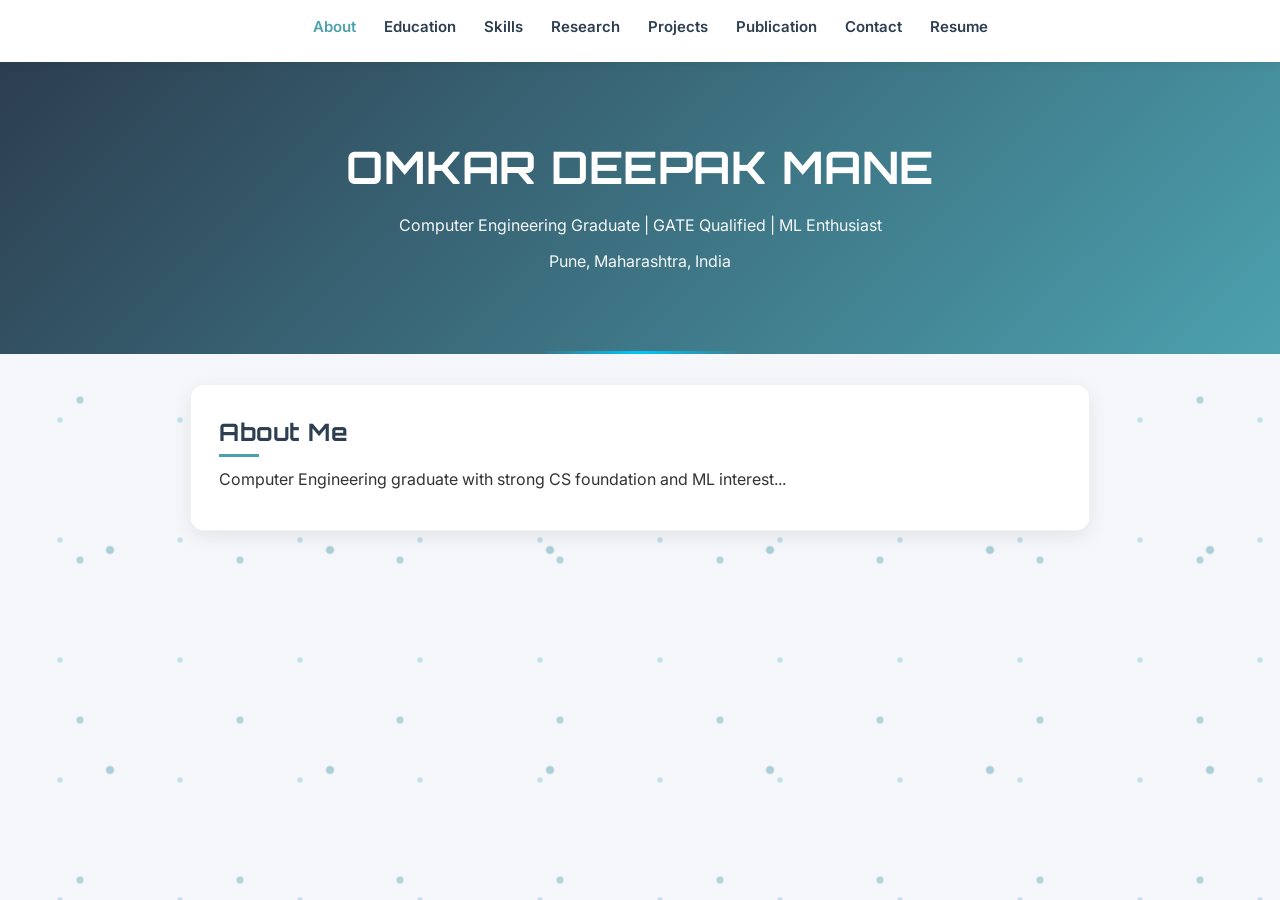
==== commit e534c87b: "Update index.html" ====
--- a/index.html
+++ b/index.html
@@ -2,7 +2,6 @@
 <html lang="en">
 <head>
     <meta charset="UTF-8">
-    <!-- THIS LINE IS REQUIRED FOR MOBILE RESPONSIVENESS -->
     <meta name="viewport" content="width=device-width, initial-scale=1.0">
     <title>Omkar Mane | About</title>
     <link rel="stylesheet" href="style.css">
@@ -12,7 +11,7 @@
 
 <nav>
     <ul>
-        <li><a href="index.html">About</a></li>
+        <li><a href="index.html" class="active">About</a></li>
         <li><a href="education.html">Education</a></li>
         <li><a href="skills.html">Skills</a></li>
         <li><a href="research.html">Research</a></li>
--- a/style.css
+++ b/style.css
@@ -343,76 +343,88 @@
     }
 }
 
-/* MOBILE RESPONSIVE UPDATES */
-@media (max-width: 768px) {
-    /* Prevent horizontal scroll from the asteroid background */
-    body {
+/* =========================================
+   PREMIUM MOBILE OPTIMIZATION
+   ========================================= */
+@media screen and (max-width: 768px) {
+    
+    html, body {
         overflow-x: hidden;
-    }
-
-    /* Scale down the asteroid background so it doesn't look like giant blobs */
+        width: 100%;
+    }
+
+    /* 1. CLEANER NAVIGATION: Force one row if possible */
+    nav {
+        padding: 12px 5px;
+    }
+
+    nav ul {
+        gap: 8px; /* Tighter gap */
+        justify-content: center;
+    }
+
+    nav a {
+        font-size: 11px; /* Slightly smaller to fit everything */
+        text-transform: uppercase;
+        letter-spacing: 0px;
+    }
+
+    /* 2. THE HEADER: Professional Gradient & Height */
+    header {
+        padding: 50px 15px 80px 15px; /* Tall bottom padding to accommodate the card */
+        background: linear-gradient(135deg, #1e2a38, #3a7a85); /* Slightly deeper colors */
+    }
+
+    header h1 {
+        font-size: 1.3rem; /* Scaled down for elegance */
+        margin-bottom: 4px;
+    }
+
+    header p {
+        font-size: 0.8rem;
+        opacity: 0.8;
+        line-height: 1.3;
+    }
+
+    /* 3. THE CARD: The "Floating Overlap" Effect */
+    section {
+        width: 90%;
+        max-width: 400px;
+        margin: -50px auto 30px auto; /* This creates the professional overlap */
+        
+        padding: 24px;
+        background: #ffffff;
+        border-radius: 16px; /* Rounder corners for a modern feel */
+        
+        /* Modern subtle shadow */
+        box-shadow: 0 10px 30px rgba(0, 0, 0, 0.15);
+        
+        /* Ensure it shows up instantly */
+        opacity: 1 !important;
+        transform: translateY(0) !important;
+        animation: none !important;
+    }
+
+    /* 4. CONTENT STYLING */
+    h2 {
+        font-size: 1.1rem;
+        color: #2c3e50;
+        margin-bottom: 10px;
+        border-left: 3px solid #4ca1af; /* Modern accent instead of underline */
+        padding-left: 10px;
+    }
+    
+    h2::after { display: none; } /* Remove the old underline style */
+
+    p, li {
+        font-size: 13.5px;
+        color: #555;
+        line-height: 1.6;
+    }
+
+    /* 5. BACKGROUND DOTS: Make them very subtle */
     body::before {
-        background-size: 80px 80px, 110px 110px, 60px 60px;
-        width: 300%; /* Extra width to ensure coverage during animation */
-    }
-
-    /* NAVBAR: Stack items if they get too crowded */
-    nav {
-        padding: 10px 5px;
-    }
-
-    nav ul {
-        gap: 12px;
-        padding: 0 10px;
-    }
-
-    nav a {
-        font-size: 13px;
-        letter-spacing: 0.3px;
-    }
-
-    /* HEADER: Adjust typography for smaller screens */
-    header {
-        padding: 40px 15px;
-    }
-
-    header h1 {
-        font-size: 1.6rem;
-        line-height: 1.2;
-    }
-
-    header p {
-        font-size: 0.9rem;
-        padding: 0 10px;
-    }
-
-    /* SECTION CARDS: Use more screen real estate */
-    section {
-        width: 95%; /* Increased from 92% to use space better */
-        margin: 15px auto;
-        padding: 18px;
-        transform: translateY(20px); /* Smaller entry animation for mobile performance */
-    }
-
-    /* Adjust hover effect - touch screens don't have true hover, 
-       so we keep the transform minimal to avoid "jumpy" scrolling */
-    section:hover {
-        transform: translateY(-3px);
-    }
-
-    /* TYPOGRAPHY */
-    h2 {
-        font-size: 1.3rem;
-    }
-
-    p, li {
-        font-size: 14px;
-        line-height: 1.5;
-    }
-
-    /* FOOTER */
-    footer {
-        font-size: 13px;
-        padding: 15px;
-    }
-}
+        background-size: 60px 60px, 90px 90px, 45px 45px;
+        opacity: 0.15;
+    }
+}
